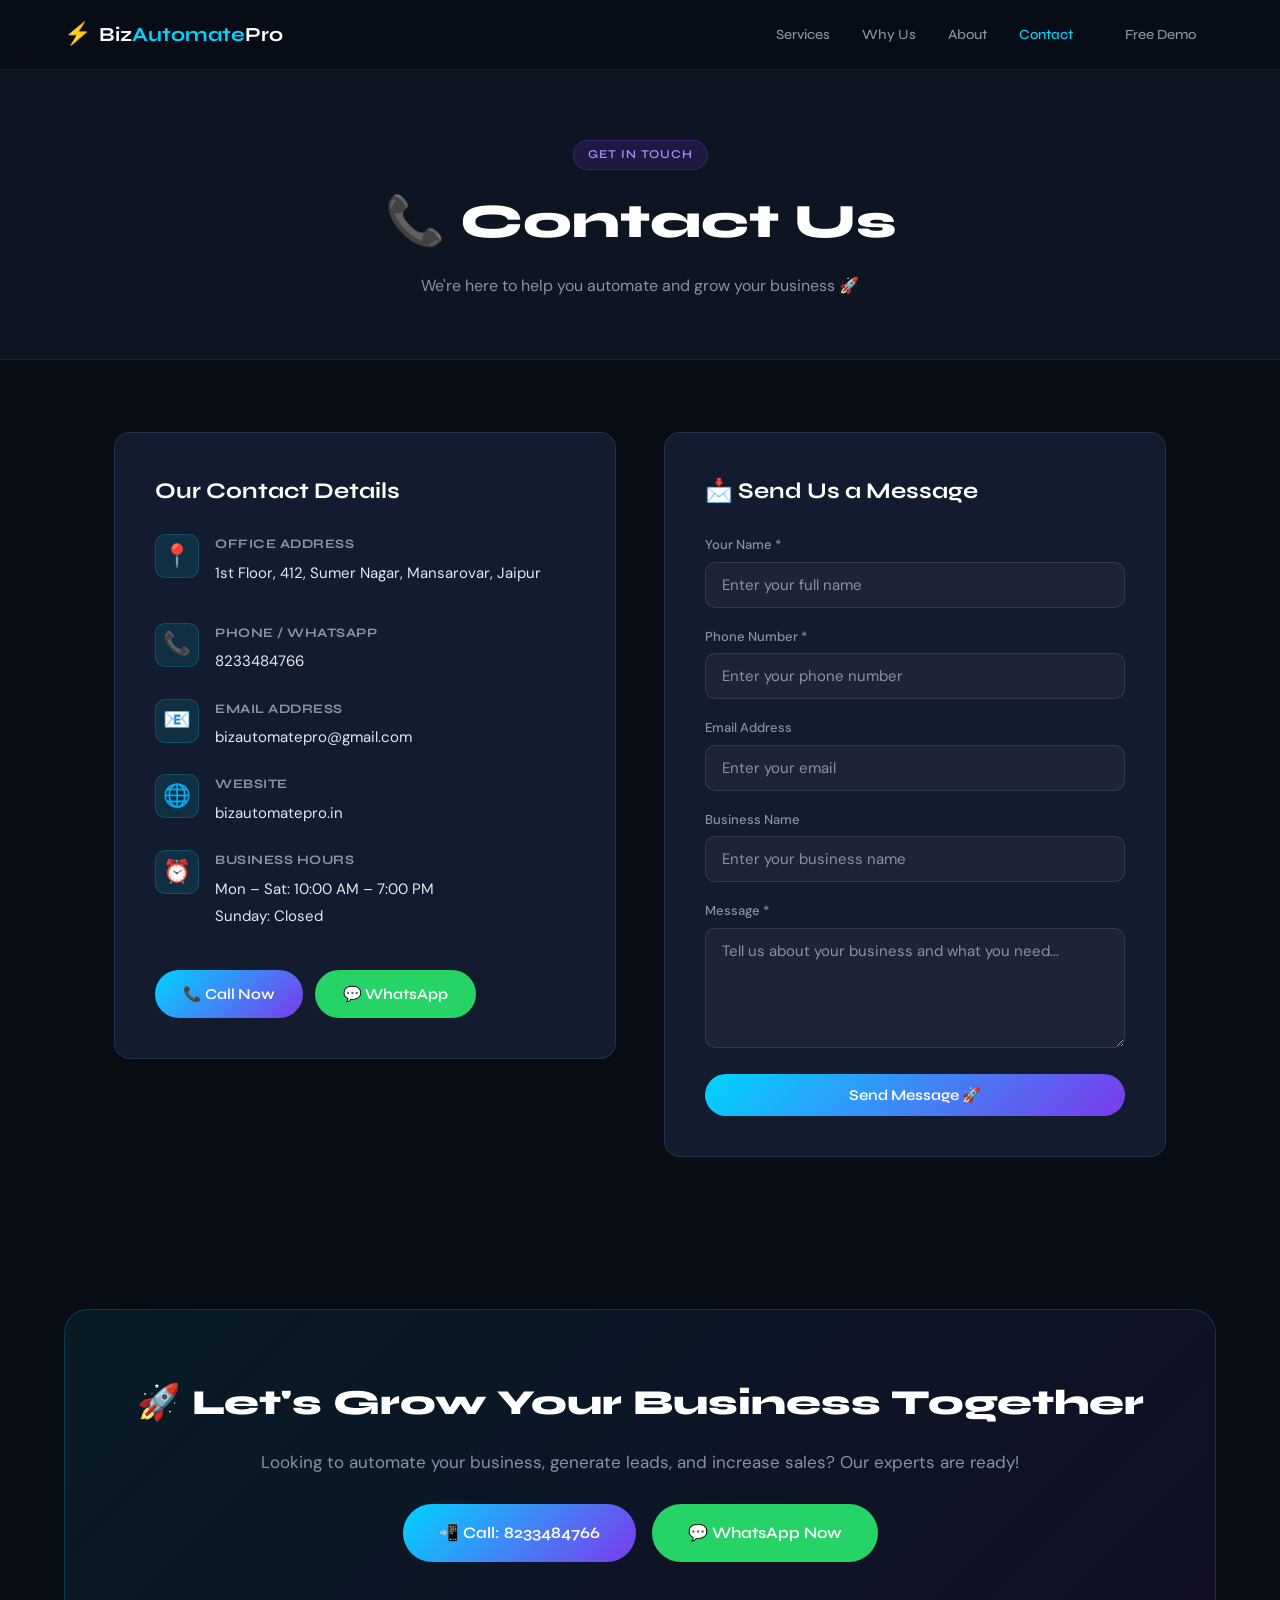
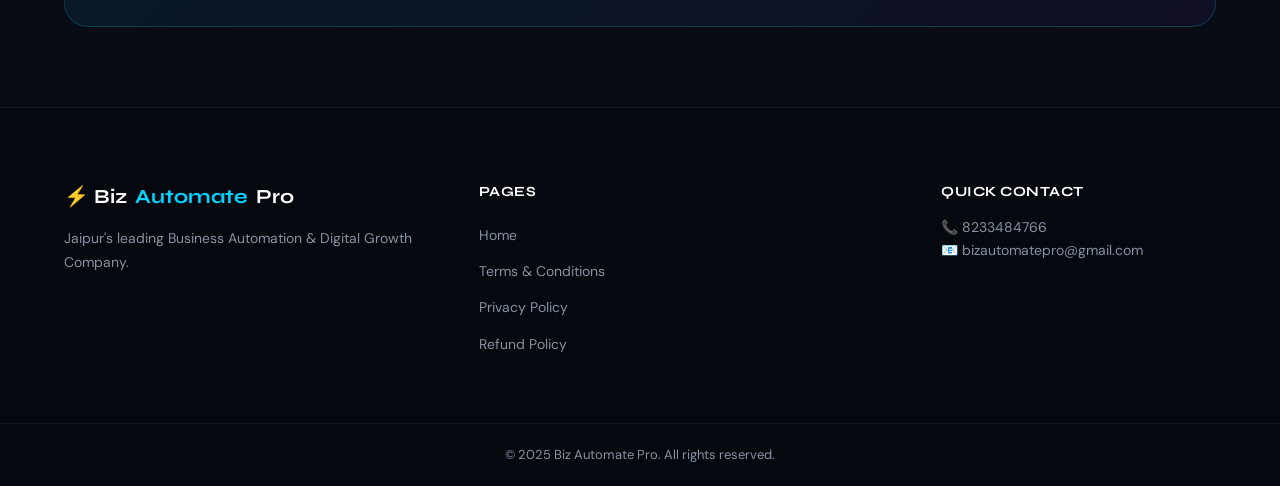
==== pages/contact.html @ 5b7c6315 "first commit" ====
<!DOCTYPE html>
<html lang="en">
<head>
  <meta charset="UTF-8" />
  <meta name="viewport" content="width=device-width, initial-scale=1.0" />
  <title>Contact Us – Biz Automate Pro</title>
  <link rel="stylesheet" href="../css/style.css" />
  <link rel="preconnect" href="https://fonts.googleapis.com" />
  <link href="https://fonts.googleapis.com/css2?family=Syne:wght@400;600;700;800&family=DM+Sans:wght@300;400;500&display=swap" rel="stylesheet" />
</head>
<body>
<nav class="navbar" id="navbar">
  <div class="container nav-container">
    <a href="../index.html" class="logo"><span class="logo-icon">⚡</span><span>Biz<strong>Automate</strong>Pro</span></a>
    <ul class="nav-links" id="navLinks">
      <li><a href="../index.html#services">Services</a></li>
      <li><a href="../index.html#why-us">Why Us</a></li>
      <li><a href="../index.html#founder">About</a></li>
      <li><a href="contact.html" style="color:#00d4ff">Contact</a></li>
      <li><a href="contact.html" class="btn btn-sm">Free Demo</a></li>
    </ul>
    <button class="hamburger" id="hamburger"><span></span><span></span><span></span></button>
  </div>
</nav>

<section class="page-hero">
  <div class="container">
    <div class="section-tag">Get in Touch</div>
    <h1>📞 Contact Us</h1>
    <p>We're here to help you automate and grow your business 🚀</p>
  </div>
</section>

<section class="page-content">
  <div class="container" style="max-width:1100px">
    <div class="contact-grid">
      <div class="contact-info-card">
        <h3>Our Contact Details</h3>
        <div class="contact-item">
          <div class="contact-icon">📍</div>
          <div>
            <h4>Office Address</h4>
            <p>1st Floor, 412, Sumer Nagar, Mansarovar, Jaipur</p>
          </div>
        </div>
        <div class="contact-item">
          <div class="contact-icon">📞</div>
          <div>
            <h4>Phone / WhatsApp</h4>
            <a href="tel:8233484766">8233484766</a>
          </div>
        </div>
        <div class="contact-item">
          <div class="contact-icon">📧</div>
          <div>
            <h4>Email Address</h4>
            <a href="mailto:bizautomatepro@gmail.com">bizautomatepro@gmail.com</a>
          </div>
        </div>
        <div class="contact-item">
          <div class="contact-icon">🌐</div>
          <div>
            <h4>Website</h4>
            <a href="https://bizautomatepro.in" target="_blank">bizautomatepro.in</a>
          </div>
        </div>
        <div class="contact-item">
          <div class="contact-icon">⏰</div>
          <div>
            <h4>Business Hours</h4>
            <p>Mon – Sat: 10:00 AM – 7:00 PM<br/>Sunday: Closed</p>
          </div>
        </div>
        <div style="margin-top:28px; display:flex; gap:12px; flex-wrap:wrap;">
          <a href="tel:8233484766" class="btn btn-primary">📞 Call Now</a>
          <a href="https://wa.me/918233484766" class="btn btn-whatsapp" target="_blank">💬 WhatsApp</a>
        </div>
      </div>

      <div class="contact-form-card">
        <h3>📩 Send Us a Message</h3>
     <form id="contactForm">

  <div class="form-group">
    <label>Your Name *</label>
    <input type="text" name="name" placeholder="Enter your full name" required />
  </div>

  <div class="form-group">
    <label>Phone Number *</label>
    <input type="tel" name="phone" placeholder="Enter your phone number" required />
  </div>

  <div class="form-group">
    <label>Email Address</label>
    <input type="email" name="email" placeholder="Enter your email" />
  </div>

  <div class="form-group">
    <label>Business Name</label>
    <input type="text" name="business" placeholder="Enter your business name" />
  </div>

  <div class="form-group">
    <label>Message *</label>
    <textarea name="message" placeholder="Tell us about your business and what you need..." required></textarea>
  </div>

  <button type="submit" class="btn btn-primary" style="width:100%;justify-content:center;">
    Send Message 🚀
  </button>

  <div class="form-success" id="formSuccess" style="display:none;">
    ✅ Thank you! We'll get back to you within 24 hours.
  </div>

</form>
      </div>
    </div>
  </div>
</section>

<section class="cta-section">
  <div class="container">
    <div class="cta-box">
      <h2>🚀 Let's Grow Your Business Together</h2>
      <p>Looking to automate your business, generate leads, and increase sales? Our experts are ready!</p>
      <div class="cta-actions">
        <a href="tel:8233484766" class="btn btn-primary btn-lg">📲 Call: 8233484766</a>
        <a href="https://wa.me/918233484766" class="btn btn-whatsapp btn-lg" target="_blank">💬 WhatsApp Now</a>
      </div>
    </div>
  </div>
</section>

<footer class="footer">
  <div class="container footer-grid">
    <div class="footer-brand">
      <div class="logo">⚡ Biz<strong>Automate</strong>Pro</div>
      <p>Jaipur's leading Business Automation & Digital Growth Company.</p>
    </div>
    <div class="footer-links">
      <h4>Pages</h4>
      <ul>
        <li><a href="../index.html">Home</a></li>
        <li><a href="terms.html">Terms & Conditions</a></li>
        <li><a href="privacy.html">Privacy Policy</a></li>
        <li><a href="refund.html">Refund Policy</a></li>
      </ul>
    </div>
    <div class="footer-links"><h4>&nbsp;</h4></div>
    <div class="footer-cta-col">
      <h4>Quick Contact</h4>
      <p>📞 8233484766<br/>📧 bizautomatepro@gmail.com</p>
    </div>
  </div>
  <div class="footer-bottom">
    <p>© 2025 Biz Automate Pro. All rights reserved.</p>
  </div>
</footer>
<script src="../js/main.js"></script>
</body>
</html>
---- css/style.css ----
/* ===== BIZ AUTOMATE PRO - MAIN STYLESHEET ===== */
/* Aesthetic: Bold Tech-Dark with Electric Accents */

:root {
  --bg: #080c14;
  --bg2: #0d1422;
  --bg3: #111827;
  --card: #131c2e;
  --card-border: rgba(99,179,237,0.15);
  --accent: #00d4ff;
  --accent2: #7c3aed;
  --accent3: #10b981;
  --text: #e2e8f0;
  --text-muted: #8892a4;
  --white: #ffffff;
  --radius: 16px;
  --radius-sm: 10px;
  --shadow: 0 4px 32px rgba(0,212,255,0.08);
  --font-head: 'Syne', sans-serif;
  --font-body: 'DM Sans', sans-serif;
}

*, *::before, *::after { box-sizing: border-box; margin: 0; padding: 0; }

html { scroll-behavior: smooth; }

body {
  background: var(--bg);
  color: var(--text);
  font-family: var(--font-body);
  font-size: 16px;
  line-height: 1.65;
  overflow-x: hidden;
}

a { color: var(--accent); text-decoration: none; transition: color .2s; }
a:hover { color: #fff; }

.container { max-width: 1200px; margin: 0 auto; padding: 0 24px; }

/* ===== BUTTONS ===== */
.btn {
  display: inline-flex; align-items: center; gap: 6px;
  padding: 12px 28px;
  border-radius: 50px;
  font-family: var(--font-head);
  font-weight: 600;
  font-size: 15px;
  cursor: pointer;
  border: none;
  transition: all .25s;
  text-decoration: none;
}

.btn-sm { padding: 9px 20px; font-size: 13px; }
.btn-lg { padding: 16px 36px; font-size: 16px; }

.btn-primary {
  background: linear-gradient(135deg, #00d4ff, #7c3aed);
  color: #fff;
}
.btn-primary:hover { transform: translateY(-2px); box-shadow: 0 8px 24px rgba(0,212,255,0.35); color: #fff; }

.btn-outline {
  background: transparent;
  border: 1.5px solid rgba(0,212,255,0.4);
  color: var(--accent);
}
.btn-outline:hover { background: rgba(0,212,255,0.08); border-color: var(--accent); }

.btn-whatsapp {
  background: #25D366;
  color: #fff;
}
.btn-whatsapp:hover { background: #20b855; transform: translateY(-2px); color: #fff; }

/* ===== NAVBAR ===== */
.navbar {
  position: fixed; top: 0; left: 0; right: 0; z-index: 999;
  background: rgba(8,12,20,0.85);
  backdrop-filter: blur(20px);
  border-bottom: 1px solid rgba(99,179,237,0.1);
  padding: 14px 0;
  transition: all .3s;
}
.navbar.scrolled {
  background: rgba(8,12,20,0.97);
  box-shadow: 0 2px 20px rgba(0,0,0,0.4);
}
.nav-container {
  display: flex; align-items: center; justify-content: space-between;
}
.logo {
  font-family: var(--font-head);
  font-size: 20px; font-weight: 700;
  color: var(--white);
  display: flex; align-items: center; gap: 8px;
}
.logo .logo-icon { font-size: 22px; }
.logo strong { color: var(--accent); }

.nav-links {
  display: flex; align-items: center; gap: 32px;
  list-style: none;
}
.nav-links a {
  color: var(--text-muted);
  font-size: 14px; font-weight: 500;
  font-family: var(--font-head);
  transition: color .2s;
}
.nav-links a:hover { color: var(--white); }

.hamburger {
  display: none; flex-direction: column; gap: 5px;
  background: none; border: none; cursor: pointer; padding: 4px;
}
.hamburger span {
  display: block; width: 24px; height: 2px;
  background: var(--text); border-radius: 2px;
  transition: all .3s;
}

/* ===== HERO ===== */
.hero {
  min-height: 100vh;
  display: flex; align-items: center;
  padding: 120px 0 80px;
  position: relative; overflow: hidden;
}

.hero-bg-grid {
  position: absolute; inset: 0; z-index: 0;
  background-image:
    linear-gradient(rgba(0,212,255,0.04) 1px, transparent 1px),
    linear-gradient(90deg, rgba(0,212,255,0.04) 1px, transparent 1px);
  background-size: 60px 60px;
}

.hero::before {
  content: '';
  position: absolute; top: -200px; left: -200px;
  width: 600px; height: 600px;
  background: radial-gradient(circle, rgba(0,212,255,0.1) 0%, transparent 70%);
  z-index: 0;
}

.hero-content {
  position: relative; z-index: 1;
  max-width: 620px;
}

.hero-badge {
  display: inline-flex; align-items: center;
  background: rgba(0,212,255,0.1);
  border: 1px solid rgba(0,212,255,0.25);
  color: var(--accent);
  padding: 6px 16px;
  border-radius: 50px;
  font-size: 13px; font-weight: 600;
  margin-bottom: 24px;
  font-family: var(--font-head);
}

.hero h1 {
  font-family: var(--font-head);
  font-size: clamp(2.4rem, 5vw, 3.6rem);
  font-weight: 800;
  line-height: 1.15;
  color: var(--white);
  margin-bottom: 20px;
}

.hero h1 .highlight {
  background: linear-gradient(135deg, #00d4ff, #7c3aed);
  -webkit-background-clip: text;
  -webkit-text-fill-color: transparent;
  background-clip: text;
}

.hero-sub {
  color: var(--text-muted);
  font-size: 17px;
  max-width: 520px;
  margin-bottom: 32px;
  line-height: 1.7;
}
.hero-sub strong { color: var(--text); }

.hero-cta {
  display: flex; gap: 16px; flex-wrap: wrap;
  margin-bottom: 48px;
}

.hero-stats {
  display: flex; gap: 40px; flex-wrap: wrap;
}
.stat { display: flex; flex-direction: column; }
.stat-num {
  font-family: var(--font-head);
  font-size: 2rem; font-weight: 800;
  color: var(--accent);
  line-height: 1;
}
.stat-label { font-size: 12px; color: var(--text-muted); margin-top: 4px; }

/* Hero Visual */
.hero-visual {
  position: absolute; right: 80px; top: 50%;
  transform: translateY(-50%);
  width: 320px; height: 320px;
  display: none;
}
@media(min-width:900px){ .hero-visual { display: block; } }

.orbit-ring {
  position: absolute; border-radius: 50%;
  border: 1px solid rgba(0,212,255,0.15);
  top: 50%; left: 50%; transform: translate(-50%,-50%);
}
.ring1 { width: 180px; height: 180px; animation: spin 8s linear infinite; }
.ring2 { width: 260px; height: 260px; animation: spin 12s linear infinite reverse; }
.ring3 { width: 320px; height: 320px; animation: spin 18s linear infinite; }

.orbit-center {
  position: absolute; top: 50%; left: 50%;
  transform: translate(-50%,-50%);
  font-size: 3rem;
  background: rgba(0,212,255,0.1);
  border: 1px solid rgba(0,212,255,0.3);
  width: 80px; height: 80px;
  border-radius: 50%;
  display: flex; align-items: center; justify-content: center;
}

.orbit-dot {
  position: absolute; font-size: 1.5rem;
  background: var(--card);
  border: 1px solid var(--card-border);
  width: 44px; height: 44px;
  border-radius: 50%;
  display: flex; align-items: center; justify-content: center;
}
.dot1 { top: 0; left: 50%; transform: translateX(-50%); }
.dot2 { right: 0; top: 50%; transform: translateY(-50%); }
.dot3 { bottom: 0; left: 50%; transform: translateX(-50%); }
.dot4 { left: 0; top: 50%; transform: translateY(-50%); }

@keyframes spin { to { transform: translate(-50%,-50%) rotate(360deg); } }

/* ===== SECTIONS ===== */
section { padding: 96px 0; }

.section-header {
  text-align: center;
  margin-bottom: 64px;
}

.section-tag {
  display: inline-block;
  background: rgba(124,58,237,0.15);
  border: 1px solid rgba(124,58,237,0.3);
  color: #a78bfa;
  padding: 4px 14px;
  border-radius: 50px;
  font-size: 12px; font-weight: 600;
  text-transform: uppercase; letter-spacing: 1px;
  margin-bottom: 12px;
  font-family: var(--font-head);
}

.section-header h2 {
  font-family: var(--font-head);
  font-size: clamp(1.8rem, 3.5vw, 2.6rem);
  font-weight: 800; color: var(--white);
  margin-bottom: 12px;
}

.section-header p {
  color: var(--text-muted);
  font-size: 17px;
}

/* ===== SERVICES GRID ===== */
.services { background: var(--bg2); }

.services-grid {
  display: grid;
  grid-template-columns: repeat(auto-fill, minmax(300px, 1fr));
  gap: 24px;
}

.service-card {
  background: var(--card);
  border: 1px solid var(--card-border);
  border-radius: var(--radius);
  padding: 32px 28px;
  position: relative;
  transition: all .3s;
  overflow: hidden;
}
.service-card::before {
  content: '';
  position: absolute; top: 0; left: 0; right: 0;
  height: 2px;
  background: linear-gradient(90deg, var(--accent), var(--accent2));
  opacity: 0;
  transition: opacity .3s;
}
.service-card:hover { transform: translateY(-4px); border-color: rgba(0,212,255,0.3); box-shadow: 0 16px 48px rgba(0,212,255,0.08); }
.service-card:hover::before { opacity: 1; }

.service-card.featured {
  border-color: rgba(0,212,255,0.35);
  background: linear-gradient(135deg, rgba(0,212,255,0.05), rgba(124,58,237,0.05));
}
.service-card.featured::before { opacity: 1; }

.featured-label {
  position: absolute; top: 16px; right: 16px;
  background: linear-gradient(135deg, #00d4ff, #7c3aed);
  color: #fff;
  font-size: 11px; font-weight: 700;
  padding: 3px 10px; border-radius: 50px;
  font-family: var(--font-head);
}

.service-icon {
  font-size: 2.4rem;
  margin-bottom: 16px;
  display: block;
}

.service-card h3 {
  font-family: var(--font-head);
  font-size: 18px; font-weight: 700;
  color: var(--white);
  margin-bottom: 10px;
}
.service-card h3 small { font-size: 13px; color: var(--text-muted); font-weight: 400; display: block; }

.service-card > p { color: var(--text-muted); font-size: 14px; margin-bottom: 16px; }

.service-list {
  list-style: none;
  margin-bottom: 16px;
}
.service-list li {
  color: var(--text);
  font-size: 13.5px;
  padding: 5px 0;
  padding-left: 16px;
  position: relative;
  border-bottom: 1px solid rgba(255,255,255,0.04);
}
.service-list li::before {
  content: '→';
  position: absolute; left: 0;
  color: var(--accent);
  font-size: 12px;
}

.service-badges {
  display: flex; flex-wrap: wrap; gap: 6px; margin-top: 8px;
}
.service-badges span {
  background: rgba(16,185,129,0.1);
  border: 1px solid rgba(16,185,129,0.2);
  color: #6ee7b7;
  font-size: 12px; font-weight: 500;
  padding: 3px 10px; border-radius: 50px;
}

/* ===== WHY US ===== */
.why-us { background: var(--bg3); }
.why-grid {
  display: grid;
  grid-template-columns: repeat(auto-fill, minmax(260px, 1fr));
  gap: 16px;
}
.why-card {
  display: flex; align-items: center; gap: 14px;
  background: var(--card);
  border: 1px solid var(--card-border);
  border-radius: var(--radius-sm);
  padding: 20px 24px;
  transition: all .25s;
}
.why-card:hover { border-color: rgba(0,212,255,0.3); transform: translateX(4px); }
.why-card span { font-size: 1.4rem; flex-shrink: 0; }
.why-card p { color: var(--text); font-size: 15px; font-weight: 500; }

/* ===== FOUNDER ===== */
.founder { background: var(--bg2); }
.founder-inner {
  display: flex; align-items: center; gap: 64px;
  background: var(--card);
  border: 1px solid var(--card-border);
  border-radius: 24px;
  padding: 56px;
  position: relative; overflow: hidden;
}
.founder-inner::before {
  content: '';
  position: absolute; right: -100px; top: -100px;
  width: 300px; height: 300px;
  background: radial-gradient(circle, rgba(124,58,237,0.1), transparent 70%);
}
.founder-avatar {
  font-size: 6rem;
  background: linear-gradient(135deg, rgba(0,212,255,0.15), rgba(124,58,237,0.15));
  border: 1px solid rgba(0,212,255,0.2);
  width: 140px; height: 140px;
  border-radius: 50%;
  display: flex; align-items: center; justify-content: center;
  flex-shrink: 0;
}
.founder-info .section-tag { margin-bottom: 8px; }
.founder-info h2 {
  font-family: var(--font-head);
  font-size: 2rem; font-weight: 800;
  color: var(--white); margin-bottom: 6px;
}
.founder-exp {
  color: var(--accent); font-size: 14px; font-weight: 600;
  margin-bottom: 16px;
}
.founder-info > p {
  color: var(--text-muted); font-size: 15px;
  max-width: 480px; margin-bottom: 24px;
}

/* ===== CTA ===== */
.cta-section { background: var(--bg); padding: 80px 0; }
.cta-box {
  background: linear-gradient(135deg, rgba(0,212,255,0.08), rgba(124,58,237,0.08));
  border: 1px solid rgba(0,212,255,0.2);
  border-radius: 24px;
  padding: 64px 48px;
  text-align: center;
}
.cta-box h2 {
  font-family: var(--font-head);
  font-size: clamp(1.6rem, 3vw, 2.2rem);
  font-weight: 800; color: var(--white);
  margin-bottom: 16px;
}
.cta-box > p { color: var(--text-muted); font-size: 17px; margin-bottom: 28px; }

.cta-points {
  display: flex; flex-wrap: wrap; justify-content: center; gap: 16px;
  margin-bottom: 36px;
}
.cta-points span {
  background: rgba(255,255,255,0.06);
  border: 1px solid rgba(255,255,255,0.1);
  color: var(--text);
  padding: 8px 20px;
  border-radius: 50px;
  font-size: 14px;
}
.cta-actions {
  display: flex; gap: 16px; flex-wrap: wrap; justify-content: center;
}

/* ===== FOOTER ===== */
.footer { background: #05080f; border-top: 1px solid rgba(255,255,255,0.06); padding: 72px 0 0; }

.footer-grid {
  display: grid;
  grid-template-columns: 2fr 1fr 1fr 1.5fr;
  gap: 48px;
  padding-bottom: 56px;
}

.footer-brand .logo { margin-bottom: 14px; }
.footer-brand p { color: var(--text-muted); font-size: 14px; line-height: 1.7; margin-bottom: 20px; }
.footer-contact-info p { color: var(--text-muted); font-size: 13px; margin-bottom: 6px; }
.footer-contact-info a { color: var(--accent); }

.footer-links h4 {
  font-family: var(--font-head);
  font-size: 14px; font-weight: 700;
  color: var(--white);
  margin-bottom: 18px;
  text-transform: uppercase; letter-spacing: 0.5px;
}
.footer-links ul { list-style: none; }
.footer-links li { margin-bottom: 10px; }
.footer-links a { color: var(--text-muted); font-size: 14px; transition: color .2s; }
.footer-links a:hover { color: var(--accent); }

.footer-cta-col h4 {
  font-family: var(--font-head);
  font-size: 14px; font-weight: 700; color: var(--white);
  margin-bottom: 12px; text-transform: uppercase; letter-spacing: 0.5px;
}
.footer-cta-col > p { color: var(--text-muted); font-size: 14px; margin-bottom: 16px; }
.biz-hours { color: var(--text-muted); font-size: 13px; margin-top: 12px; }

.footer-bottom {
  border-top: 1px solid rgba(255,255,255,0.06);
  padding: 20px 0;
  text-align: center;
}
.footer-bottom p { color: var(--text-muted); font-size: 13px; }
.footer-bottom a { color: var(--accent); }

/* ===== PAGE INNER (terms/privacy/refund/contact) ===== */
.page-hero {
  padding: 140px 0 60px;
  text-align: center;
  background: var(--bg2);
  border-bottom: 1px solid rgba(255,255,255,0.06);
}
.page-hero h1 {
  font-family: var(--font-head);
  font-size: clamp(2rem, 4vw, 3rem);
  font-weight: 800; color: var(--white);
  margin-bottom: 12px;
}
.page-hero p { color: var(--text-muted); font-size: 16px; }

.page-content { padding: 72px 0; }
.page-content .container { max-width: 820px; }

.page-content h2 {
  font-family: var(--font-head);
  font-size: 1.25rem; font-weight: 700; color: var(--white);
  margin: 36px 0 12px;
  padding-bottom: 8px;
  border-bottom: 1px solid rgba(255,255,255,0.08);
}
.page-content h2:first-child { margin-top: 0; }
.page-content p { color: var(--text-muted); font-size: 15px; line-height: 1.8; margin-bottom: 12px; }
.page-content ul { padding-left: 20px; margin-bottom: 12px; }
.page-content li { color: var(--text-muted); font-size: 15px; margin-bottom: 6px; }

/* ===== CONTACT PAGE ===== */
.contact-grid {
  display: grid;
  grid-template-columns: 1fr 1fr;
  gap: 48px;
  align-items: start;
}

.contact-info-card {
  background: var(--card);
  border: 1px solid var(--card-border);
  border-radius: var(--radius);
  padding: 40px;
}
.contact-info-card h3 {
  font-family: var(--font-head);
  font-size: 1.4rem; font-weight: 700; color: var(--white);
  margin-bottom: 24px;
}

.contact-item {
  display: flex; align-items: flex-start; gap: 16px;
  margin-bottom: 24px;
}
.contact-icon {
  font-size: 1.4rem;
  background: rgba(0,212,255,0.1);
  border: 1px solid rgba(0,212,255,0.2);
  width: 44px; height: 44px; border-radius: 10px;
  display: flex; align-items: center; justify-content: center;
  flex-shrink: 0;
}
.contact-item h4 { font-family: var(--font-head); font-size: 13px; color: var(--text-muted); margin-bottom: 4px; text-transform: uppercase; letter-spacing: 0.5px; }
.contact-item p, .contact-item a { color: var(--text); font-size: 15px; }

.contact-form-card {
  background: var(--card);
  border: 1px solid var(--card-border);
  border-radius: var(--radius);
  padding: 40px;
}
.contact-form-card h3 {
  font-family: var(--font-head);
  font-size: 1.4rem; font-weight: 700; color: var(--white);
  margin-bottom: 24px;
}

.form-group { margin-bottom: 18px; }
.form-group label { display: block; color: var(--text-muted); font-size: 13px; margin-bottom: 6px; font-weight: 500; }
.form-group input,
.form-group textarea {
  width: 100%; background: rgba(255,255,255,0.04);
  border: 1px solid rgba(255,255,255,0.1);
  border-radius: var(--radius-sm);
  color: var(--white);
  padding: 12px 16px;
  font-family: var(--font-body);
  font-size: 15px;
  transition: border-color .2s;
}
.form-group input:focus,
.form-group textarea:focus {
  outline: none;
  border-color: var(--accent);
  background: rgba(0,212,255,0.04);
}
.form-group textarea { min-height: 120px; resize: vertical; }
.form-group input::placeholder,
.form-group textarea::placeholder { color: var(--text-muted); }

.form-success {
  display: none; text-align: center; padding: 20px;
  color: var(--accent3);
  background: rgba(16,185,129,0.1);
  border: 1px solid rgba(16,185,129,0.2);
  border-radius: var(--radius-sm);
  margin-top: 16px;
}

/* ===== ANIMATIONS ===== */
.fade-up {
  opacity: 0; transform: translateY(30px);
  transition: all .6s ease;
}
.fade-up.visible { opacity: 1; transform: translateY(0); }

/* ===== RESPONSIVE ===== */
@media (max-width: 900px) {
  .founder-inner { flex-direction: column; padding: 40px 32px; gap: 32px; text-align: center; }
  .footer-grid { grid-template-columns: 1fr 1fr; }
  .contact-grid { grid-template-columns: 1fr; }
}

@media (max-width: 640px) {
  .nav-links { display: none; flex-direction: column; position: fixed; top: 65px; left: 0; right: 0; background: rgba(8,12,20,0.98); padding: 24px; gap: 20px; border-bottom: 1px solid rgba(255,255,255,0.08); }
  .nav-links.open { display: flex; }
  .hamburger { display: flex; }

  .hero { padding: 100px 0 60px; }
  .hero-cta { flex-direction: column; }

  .footer-grid { grid-template-columns: 1fr; gap: 32px; }
  .cta-box { padding: 40px 24px; }
  .services-grid { grid-template-columns: 1fr; }
  .why-grid { grid-template-columns: 1fr; }
}
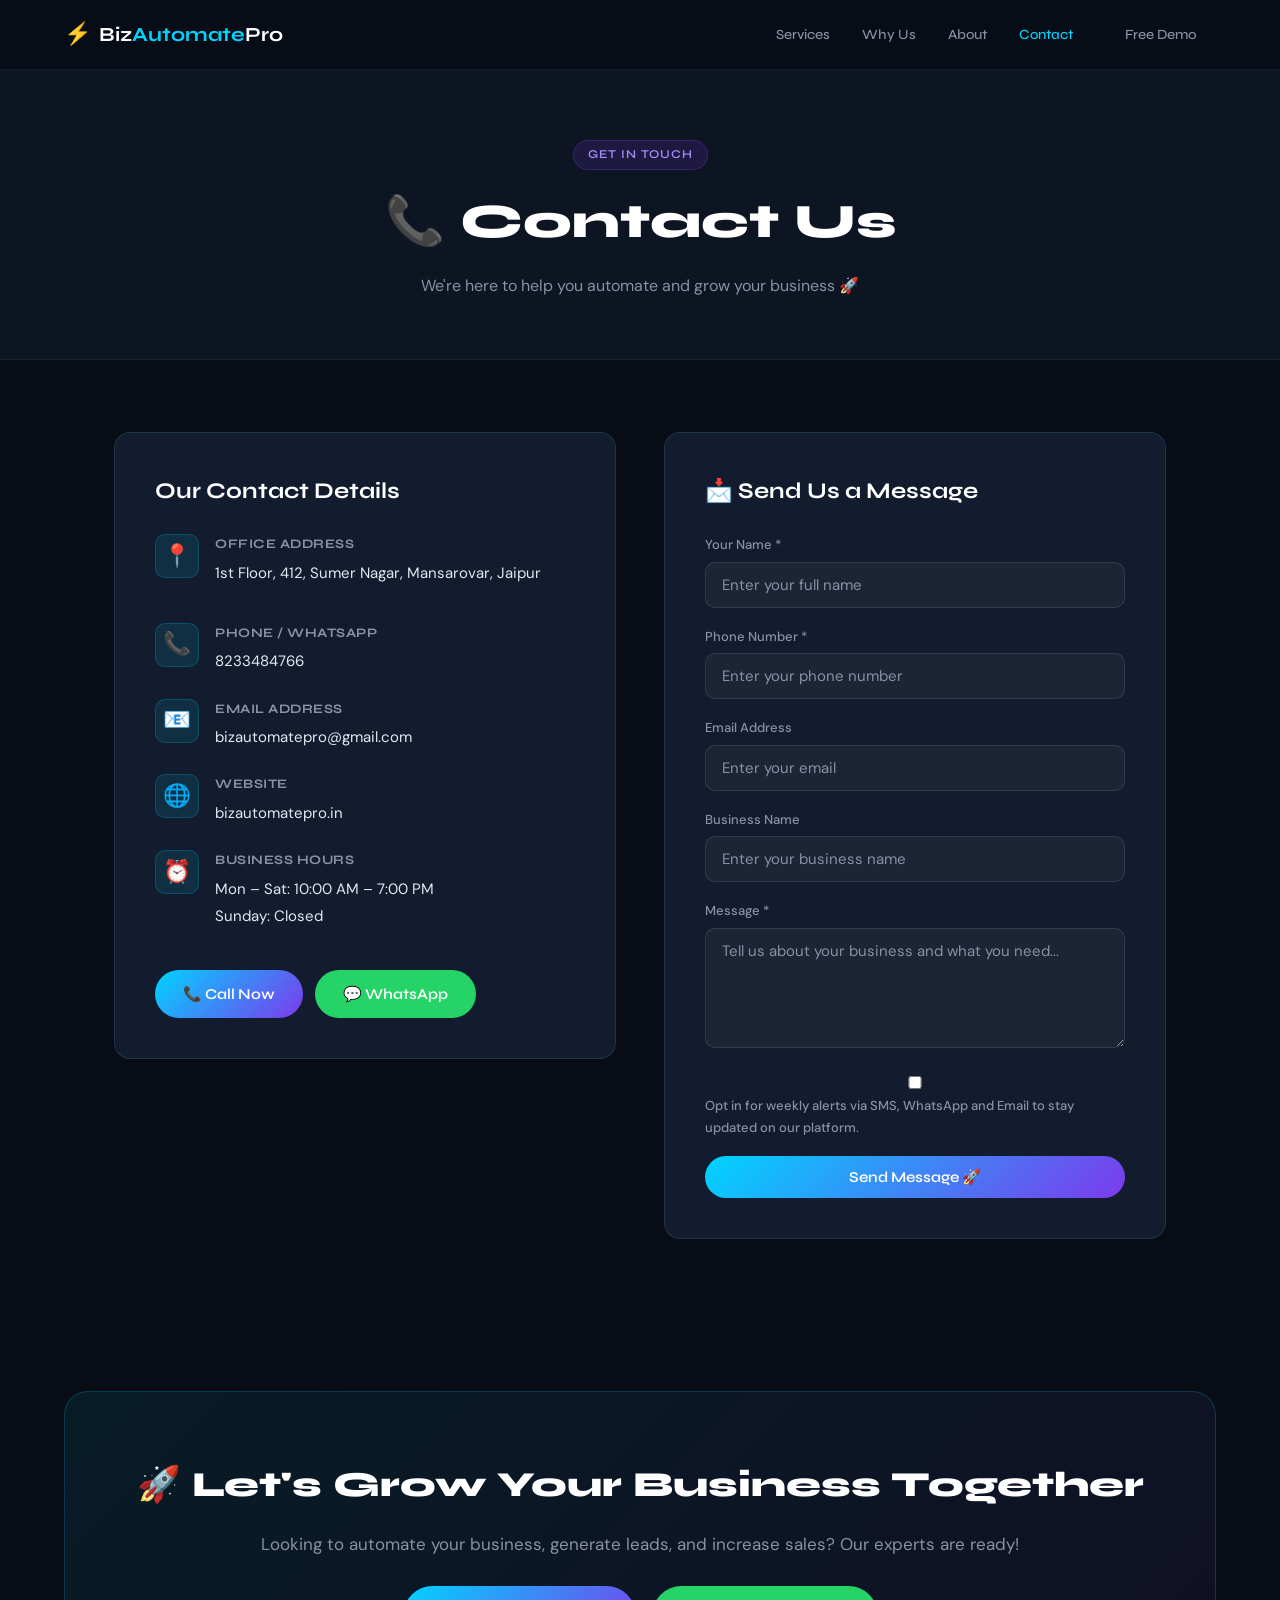
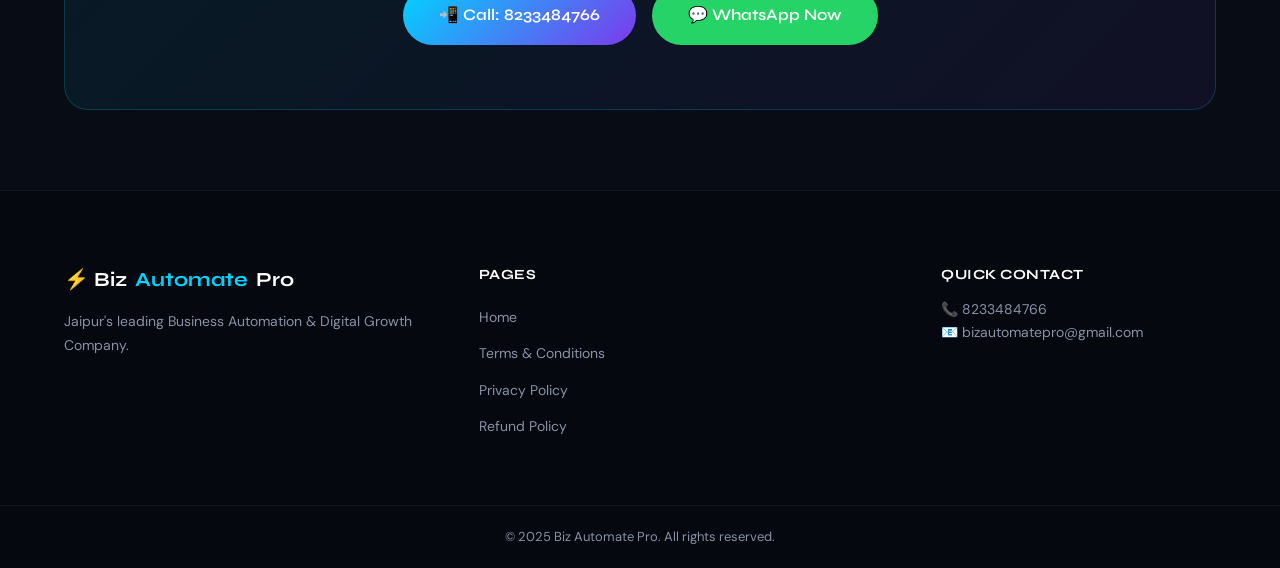
==== commit 29a13ef9: "Update contact.html" ====
--- a/pages/contact.html
+++ b/pages/contact.html
@@ -105,6 +105,14 @@
     <label>Message *</label>
     <textarea name="message" placeholder="Tell us about your business and what you need..." required></textarea>
   </div>
+       <div class="form-group optin-group">
+  <label class="optin-label">
+    <input type="checkbox" name="optin" required />
+    <span>
+      Opt in for weekly alerts via SMS, WhatsApp and Email to stay updated on our platform.
+    </span>
+  </label>
+</div>
 
   <button type="submit" class="btn btn-primary" style="width:100%;justify-content:center;">
     Send Message 🚀
